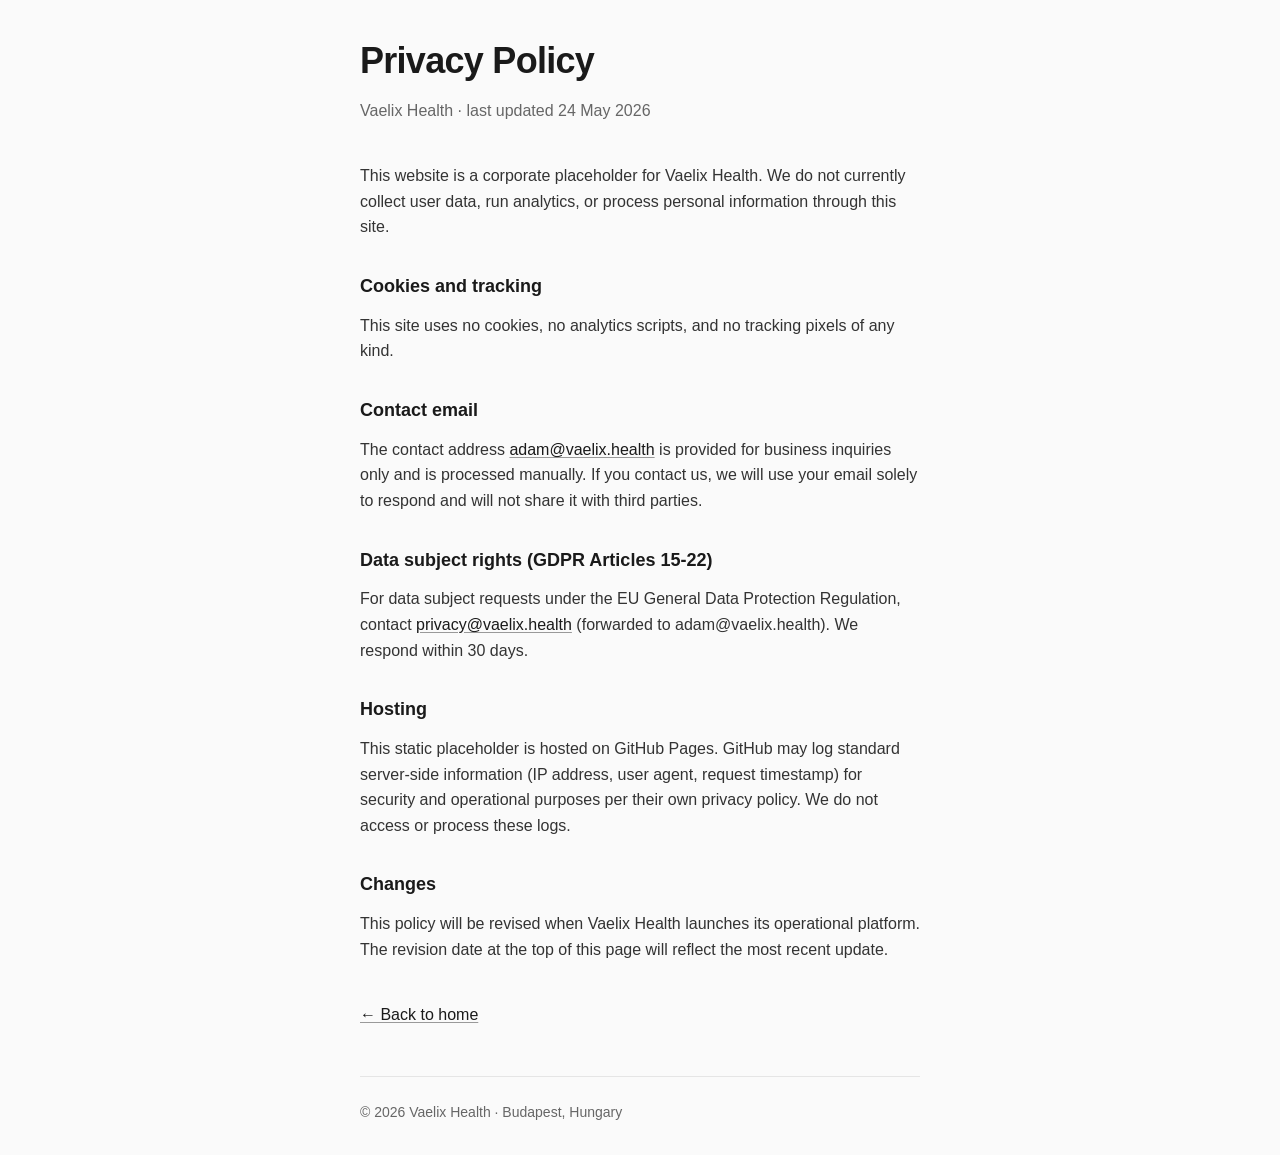
==== privacy.html @ f520565d "Initial commit: Vaelix Health placeholder site Static landing page + GDPR-minimum privacy policy. Do" ====
<!DOCTYPE html>
<html lang="en">
<head>
  <meta charset="UTF-8">
  <meta name="viewport" content="width=device-width, initial-scale=1.0">
  <meta name="description" content="Vaelix Health — Privacy Policy">
  <meta name="robots" content="noindex, follow">
  <link rel="canonical" href="https://vaelix.health/privacy.html">
  <link rel="stylesheet" href="style.css">
  <title>Privacy Policy · Vaelix Health</title>
</head>
<body>
  <main>
    <header>
      <h1>Privacy Policy</h1>
      <p class="tagline">Vaelix Health · last updated 24 May 2026</p>
    </header>

    <section class="prose">
      <p>
        This website is a corporate placeholder for Vaelix Health.
        We do not currently collect user data, run analytics, or process
        personal information through this site.
      </p>

      <h2>Cookies and tracking</h2>
      <p>
        This site uses no cookies, no analytics scripts, and no tracking
        pixels of any kind.
      </p>

      <h2>Contact email</h2>
      <p>
        The contact address <a href="mailto:adam@vaelix.health">adam@vaelix.health</a>
        is provided for business inquiries only and is processed manually.
        If you contact us, we will use your email solely to respond and
        will not share it with third parties.
      </p>

      <h2>Data subject rights (GDPR Articles 15-22)</h2>
      <p>
        For data subject requests under the EU General Data Protection
        Regulation, contact <a href="mailto:privacy@vaelix.health">privacy@vaelix.health</a>
        (forwarded to adam@vaelix.health). We respond within 30 days.
      </p>

      <h2>Hosting</h2>
      <p>
        This static placeholder is hosted on GitHub Pages. GitHub may
        log standard server-side information (IP address, user agent,
        request timestamp) for security and operational purposes per their
        own privacy policy. We do not access or process these logs.
      </p>

      <h2>Changes</h2>
      <p>
        This policy will be revised when Vaelix Health launches its
        operational platform. The revision date at the top of this page
        will reflect the most recent update.
      </p>

      <p class="back">
        <a href="/">&larr; Back to home</a>
      </p>
    </section>

    <footer>
      <p>
        &copy; 2026 Vaelix Health · Budapest, Hungary
      </p>
    </footer>
  </main>
</body>
</html>
---- style.css ----
/* Vaelix Health — minimal mobile-first stylesheet */

* {
  box-sizing: border-box;
  margin: 0;
  padding: 0;
}

html {
  font-family: -apple-system, BlinkMacSystemFont, "Segoe UI", Roboto, "Helvetica Neue", Arial, sans-serif;
  font-size: 16px;
  line-height: 1.6;
  -webkit-font-smoothing: antialiased;
  -moz-osx-font-smoothing: grayscale;
}

body {
  background: #fafafa;
  color: #1a1a1a;
  min-height: 100vh;
  display: flex;
  align-items: center;
  justify-content: center;
  padding: 2rem 1rem;
}

main {
  max-width: 560px;
  width: 100%;
}

header {
  margin-bottom: 2.5rem;
}

h1 {
  font-size: 2.25rem;
  font-weight: 600;
  letter-spacing: -0.02em;
  margin-bottom: 0.5rem;
}

h2 {
  font-size: 1.125rem;
  font-weight: 600;
  margin-top: 2rem;
  margin-bottom: 0.75rem;
}

.tagline {
  color: #666;
  font-size: 1rem;
}

section {
  margin-bottom: 2rem;
}

section.intro p {
  margin-bottom: 1rem;
  color: #333;
}

section.contact p {
  margin-bottom: 0.5rem;
  color: #333;
}

section.prose p {
  margin-bottom: 1rem;
  color: #333;
}

.back {
  margin-top: 2.5rem;
}

a {
  color: #1a1a1a;
  text-decoration: underline;
  text-underline-offset: 2px;
  text-decoration-color: #999;
}

a:hover {
  text-decoration-color: #1a1a1a;
}

strong {
  font-weight: 600;
}

footer {
  margin-top: 3rem;
  padding-top: 1.5rem;
  border-top: 1px solid #e5e5e5;
  color: #666;
  font-size: 0.875rem;
}

@media (prefers-color-scheme: dark) {
  body {
    background: #0a0a0a;
    color: #f0f0f0;
  }
  .tagline,
  footer,
  section.prose p,
  section.intro p,
  section.contact p {
    color: #c0c0c0;
  }
  a {
    color: #f0f0f0;
    text-decoration-color: #666;
  }
  a:hover {
    text-decoration-color: #f0f0f0;
  }
  footer {
    border-top-color: #2a2a2a;
  }
}

@media (max-width: 480px) {
  h1 {
    font-size: 1.875rem;
  }
  body {
    padding: 1.5rem 1rem;
  }
}
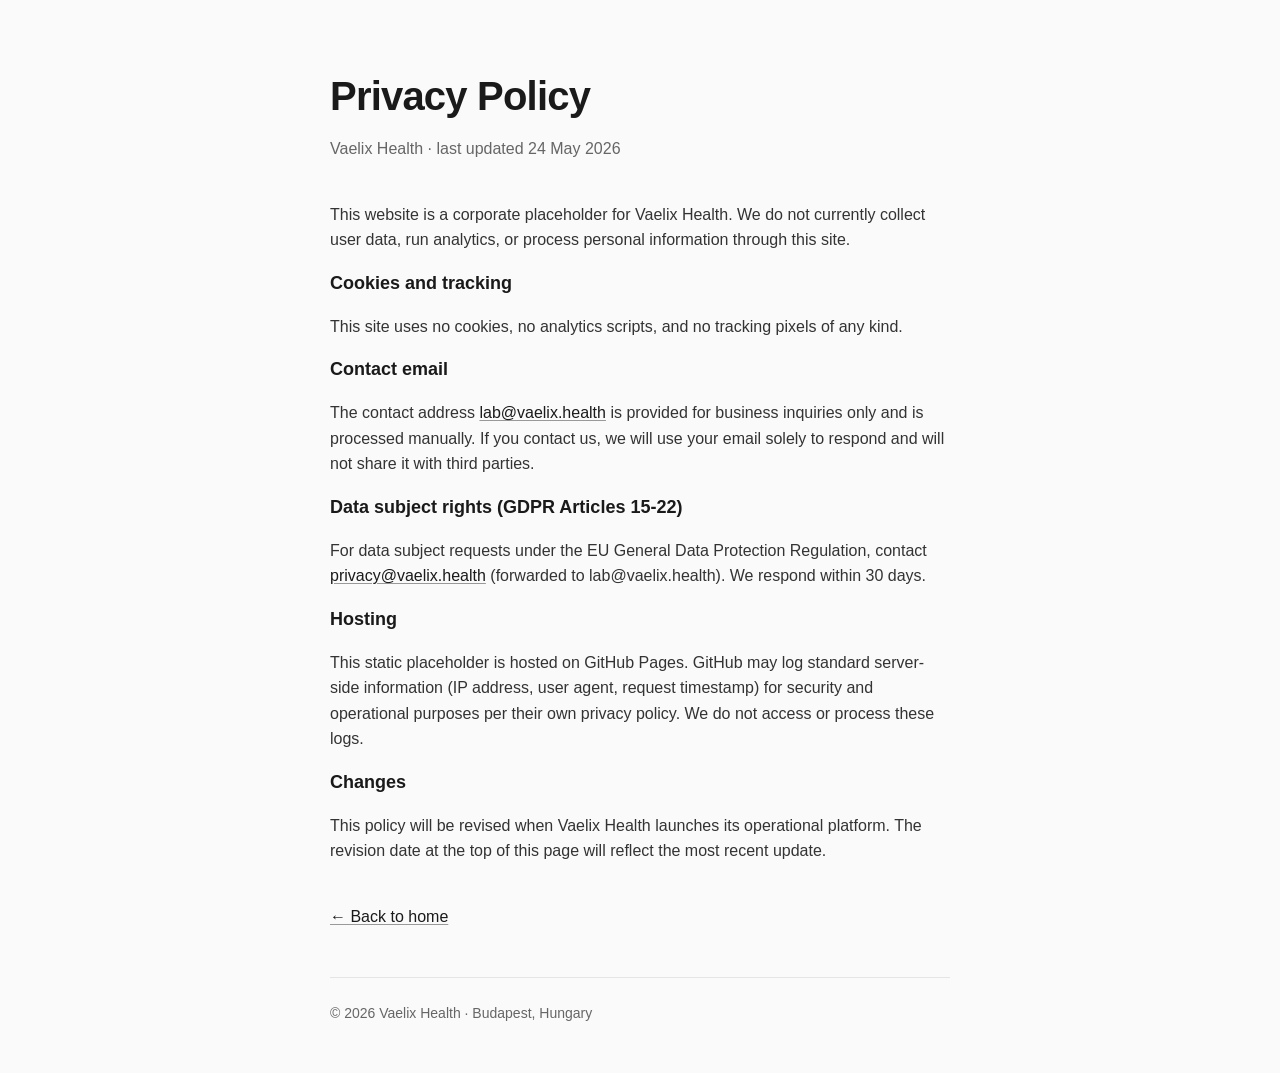
==== commit 8fd5f8f1: "Remove founder name + LinkedIn block; switch contact to lab@vaelix.health" ====
--- a/privacy.html
+++ b/privacy.html
@@ -31,7 +31,7 @@
 
       <h2>Contact email</h2>
       <p>
-        The contact address <a href="mailto:adam@vaelix.health">adam@vaelix.health</a>
+        The contact address <a href="mailto:lab@vaelix.health">lab@vaelix.health</a>
         is provided for business inquiries only and is processed manually.
         If you contact us, we will use your email solely to respond and
         will not share it with third parties.
@@ -41,7 +41,7 @@
       <p>
         For data subject requests under the EU General Data Protection
         Regulation, contact <a href="mailto:privacy@vaelix.health">privacy@vaelix.health</a>
-        (forwarded to adam@vaelix.health). We respond within 30 days.
+        (forwarded to lab@vaelix.health). We respond within 30 days.
       </p>
 
       <h2>Hosting</h2>
--- a/style.css
+++ b/style.css
@@ -19,13 +19,13 @@
   color: #1a1a1a;
   min-height: 100vh;
   display: flex;
-  align-items: center;
+  align-items: flex-start;
   justify-content: center;
-  padding: 2rem 1rem;
+  padding: 4rem 1.5rem 3rem;
 }
 
 main {
-  max-width: 560px;
+  max-width: 620px;
   width: 100%;
 }
 
@@ -34,7 +34,7 @@
 }
 
 h1 {
-  font-size: 2.25rem;
+  font-size: 2.5rem;
   font-weight: 600;
   letter-spacing: -0.02em;
   margin-bottom: 0.5rem;
@@ -43,8 +43,9 @@
 h2 {
   font-size: 1.125rem;
   font-weight: 600;
-  margin-top: 2rem;
-  margin-bottom: 0.75rem;
+  margin-top: 0;
+  margin-bottom: 1rem;
+  color: #1a1a1a;
 }
 
 .tagline {
@@ -53,12 +54,32 @@
 }
 
 section {
-  margin-bottom: 2rem;
+  margin-bottom: 2.5rem;
 }
 
 section.intro p {
   margin-bottom: 1rem;
   color: #333;
+}
+
+section.pillars ul {
+  list-style: none;
+  padding: 0;
+}
+
+section.pillars li {
+  padding: 0.875rem 0;
+  border-top: 1px solid #e5e5e5;
+  color: #333;
+}
+
+section.pillars li:last-child {
+  border-bottom: 1px solid #e5e5e5;
+}
+
+section.pillars strong {
+  font-weight: 600;
+  color: #1a1a1a;
 }
 
 section.contact p {
@@ -103,12 +124,23 @@
     background: #0a0a0a;
     color: #f0f0f0;
   }
+  h1, h2 {
+    color: #f0f0f0;
+  }
   .tagline,
   footer,
   section.prose p,
   section.intro p,
-  section.contact p {
+  section.contact p,
+  section.pillars li {
     color: #c0c0c0;
+  }
+  section.pillars strong {
+    color: #f0f0f0;
+  }
+  section.pillars li,
+  section.pillars li:last-child {
+    border-color: #2a2a2a;
   }
   a {
     color: #f0f0f0;
@@ -124,9 +156,9 @@
 
 @media (max-width: 480px) {
   h1 {
-    font-size: 1.875rem;
+    font-size: 2rem;
   }
   body {
-    padding: 1.5rem 1rem;
+    padding: 2.5rem 1.25rem 2rem;
   }
 }
